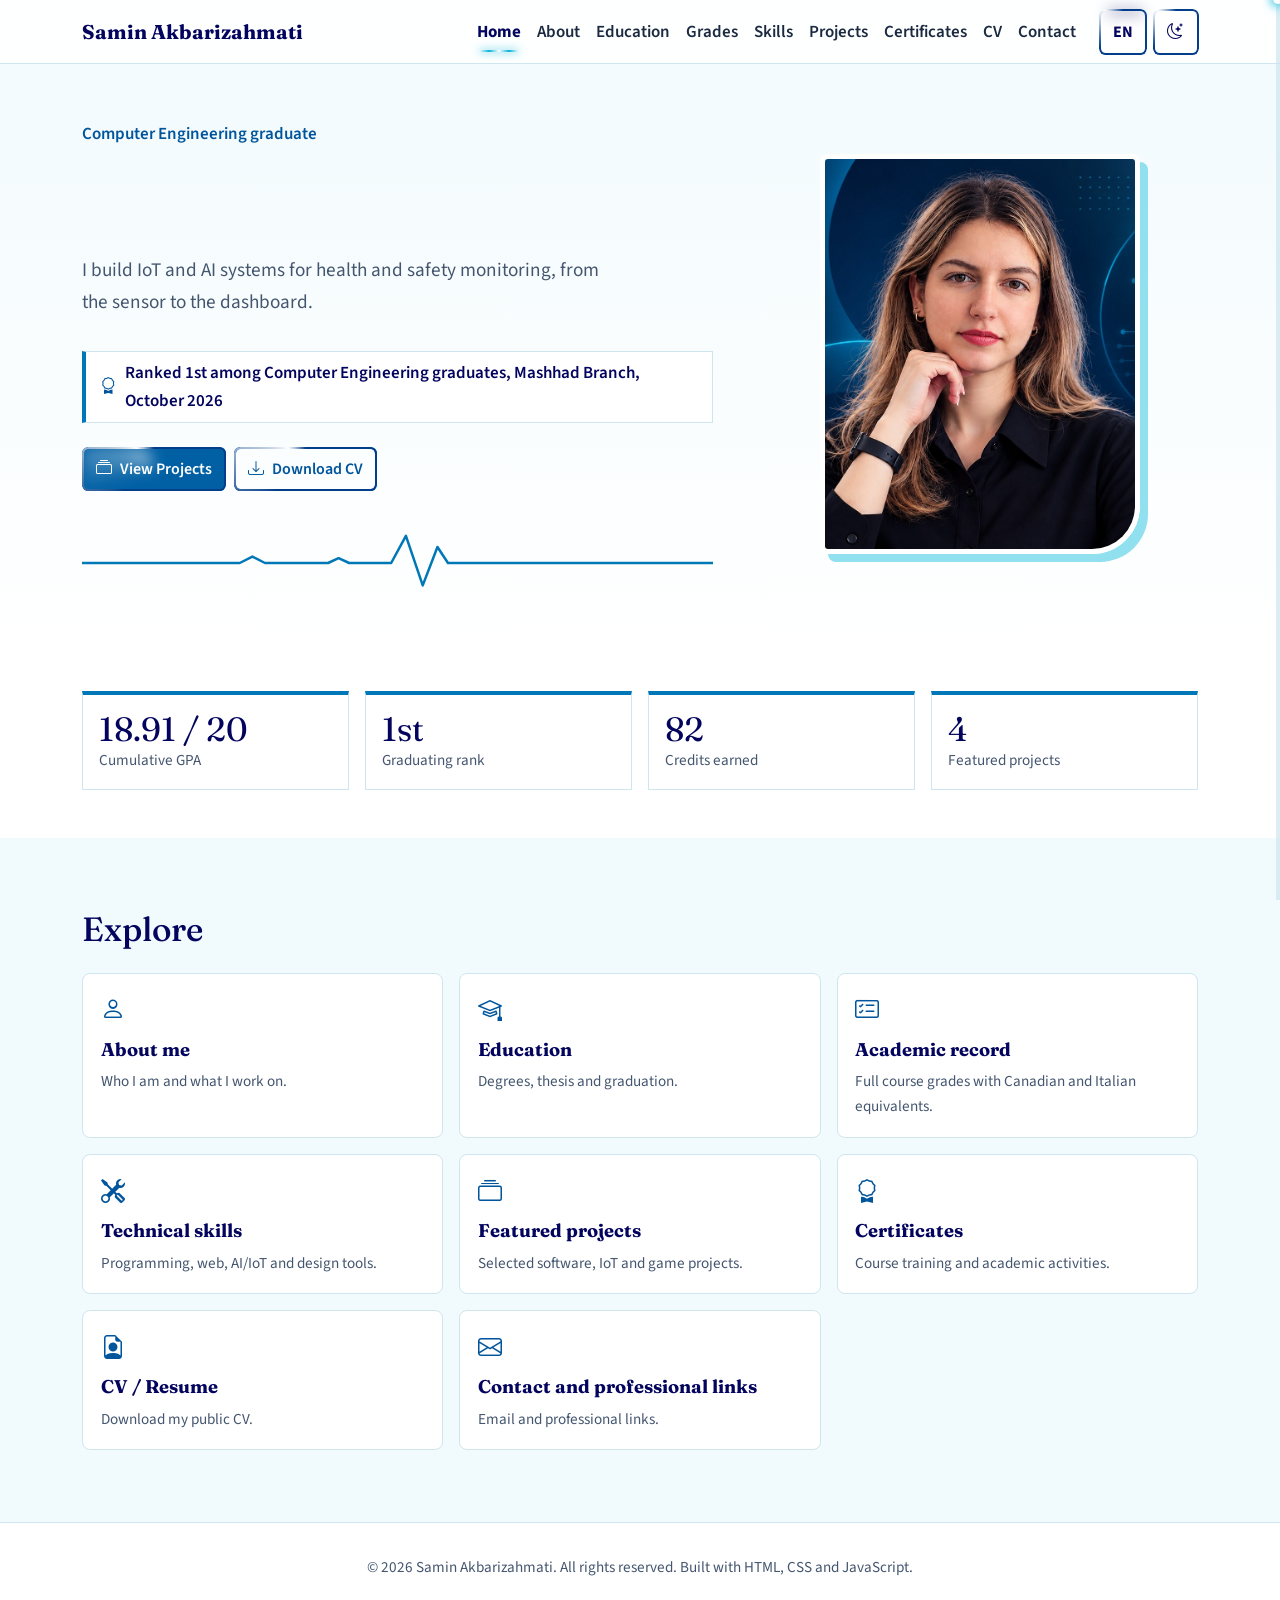
==== index.html @ 0e518de2 "Portfolio site" ====
<!DOCTYPE html>
<html lang="en">
<head>
<meta charset="utf-8">
<meta name="viewport" content="width=device-width, initial-scale=1">
<title>Samin Akbarizahmati | Computer Engineering, IoT and AI</title>
<meta name="description" content="Academic portfolio of Samin Akbarizahmati, Computer Engineering graduate working on IoT, AI and digital health.">
<link rel="canonical" href="https://SaminAkbariz.github.io/">
<meta name="theme-color" content="#03045e">
<meta property="og:type" content="website">
<meta property="og:site_name" content="Samin Akbarizahmati">
<meta property="og:title" content="Samin Akbarizahmati | Computer Engineering, IoT and AI">
<meta property="og:description" content="Academic portfolio of Samin Akbarizahmati, Computer Engineering graduate working on IoT, AI and digital health.">
<meta property="og:url" content="https://SaminAkbariz.github.io/">
<meta property="og:image" content="https://SaminAkbariz.github.io/assets/images/og-image.png">
<meta property="og:image:width" content="1200"><meta property="og:image:height" content="630">
<meta name="twitter:card" content="summary_large_image">
<script type="application/ld+json">{"@context":"https://schema.org","@type":"Person","name":"Samin Akbarizahmati","url":"https://SaminAkbariz.github.io/","jobTitle":"Computer Engineering graduate","alumniOf":"Islamic Azad University","sameAs":["https://github.com/SaminAkbariz","https://www.linkedin.com/in/saminakbarizahmati"]}</script>
<link rel="icon" href="assets/images/favicon.svg" type="image/svg+xml">
<link rel="preconnect" href="https://fonts.googleapis.com">
<link rel="preconnect" href="https://fonts.gstatic.com" crossorigin>
<link rel="preconnect" href="https://cdn.jsdelivr.net" crossorigin>
<link href="https://fonts.googleapis.com/css2?family=Fraunces:opsz,wght@9..144,600;9..144,700&family=Source+Sans+3:wght@400;600&family=Vazirmatn:wght@400;600;700&display=swap" rel="stylesheet">
<link href="https://cdn.jsdelivr.net/npm/bootstrap@5.3.3/dist/css/bootstrap.min.css" rel="stylesheet">
<link href="https://cdn.jsdelivr.net/npm/bootstrap-icons@1.11.3/font/bootstrap-icons.min.css" rel="stylesheet">
<link href="assets/css/style.css" rel="stylesheet">
<script src="assets/js/theme.js"></script>
</head>
<body data-page="home">
<div id="preloader" aria-hidden="true"><canvas id="preHeart" data-scene="preheart"></canvas><div class="pre-pct" id="prePct">0%</div><div class="pre-bar"><div class="pre-fill" id="preFill"></div></div></div>
<a class="skip-link" href="#main" data-i18n="skip">Skip to content</a>
<header id="siteHeader"></header>
<main id="main">
<section id="home" class="hero">
  <div class="container">
    <div class="row align-items-center gy-4 gx-lg-5">
      <div class="col-lg-7 order-2 order-lg-1">
        <p class="hero-role" id="heroRole"></p>
        <h1 id="heroName"></h1>
        <p class="hero-tagline" id="heroTagline"></p>
        <p class="hero-badge" id="heroBadge" hidden><i class="bi bi-award" aria-hidden="true"></i> <span id="heroBadgeText"></span></p>
        <div class="d-flex flex-wrap gap-2 mt-4">
          <a class="btn btn-accent" href="projects.html"><i class="bi bi-collection" aria-hidden="true"></i> <span data-i18n="viewProjects">View Projects</span></a>
          <a class="btn btn-outline-accent" href="assets/cv/Samin-Akbarizahmati-CV.pdf" download data-cv><i class="bi bi-download" aria-hidden="true"></i> <span data-i18n="downloadCV">Download CV</span></a>
        </div>
        <svg class="trace" viewBox="0 0 600 70" preserveAspectRatio="none" aria-hidden="true" focusable="false"><path d="M0 40h150l12-8 12 8h60l10-6 10 6h40l14-34 16 62 14-48 10 20h252" pathLength="1"/></svg>
      </div>
      <div class="col-lg-5 order-1 order-lg-2 text-center">
        <img id="heroPhoto" class="hero-photo" src="assets/images/profile.jpg" alt="" width="400" height="500">
      </div>
    </div>
  </div>
</section>
<section class="section stats-sec"><div class="container"><div class="row g-3" id="stats"></div></div></section>
<section class="section alt"><div class="container"><h2 data-i18n="h_explore">Explore</h2><div class="row g-3" id="explore"></div></div></section>
</main>
<footer class="site-footer"><div class="container"><span id="footerText">© 2026 Samin Akbarizahmati. All rights reserved.</span></div></footer>
<noscript><p class="container py-3">This site needs JavaScript to display its content.</p></noscript>
<script src="https://cdn.jsdelivr.net/npm/bootstrap@5.3.3/dist/js/bootstrap.bundle.min.js"></script>
<script src="assets/js/config.js"></script>
<script src="assets/js/i18n.js"></script>
<script src="assets/js/main.js"></script>
<script src="assets/js/scenes.js"></script>
</body>
</html>
---- assets/css/style.css ----
:root{
  --c1:#03045e;--c2:#023e8a;--c3:#0077b6;--c4:#0096c7;--c5:#00b4d8;--c6:#48cae4;--c7:#90e0ef;--c8:#ade8f4;--c9:#caf0f8;
  --accent:#0077b6;
  --bg:#fff;--bg-alt:#f1fafd;--surface:#fff;--text:#1b2a41;--muted:#44566f;--heading:var(--c1);--border:#cfe6ef;
  --link:color-mix(in srgb,var(--accent) 70%,#03045e);
  --font-head:"Fraunces",Georgia,serif;--font-body:"Source Sans 3",system-ui,-apple-system,"Segoe UI",sans-serif;
}
[data-theme="dark"]{
  --bg:#050a2e;--bg-alt:#08103f;--surface:#0b1450;--text:#dcefff;--muted:#a9c4dc;--heading:var(--c9);--border:#1d3a78;
  --link:color-mix(in srgb,var(--accent) 55%,#fff);
}
html{scroll-behavior:smooth;scroll-padding-top:72px}
body{font-family:var(--font-body);background:var(--bg);color:var(--text);font-size:1.0625rem;line-height:1.65;overflow-x:hidden}
h1,h2,h3{font-family:var(--font-head);color:var(--heading);line-height:1.15}
h2{font-size:clamp(1.6rem,4vw,2.1rem);margin-bottom:1.5rem}
a{color:var(--link)}
img{max-width:100%;height:auto}
.skip-link{position:absolute;top:0;left:0;z-index:2000;background:var(--c1);color:#fff;padding:.5rem 1rem;transform:translateY(-130%)}
.skip-link:focus{transform:none}

:focus-visible{outline:3px solid var(--c5);outline-offset:2px}

.site-nav{background:color-mix(in srgb,var(--bg) 92%,transparent);backdrop-filter:blur(8px);border-bottom:1px solid var(--border)}
.navbar-brand{font-family:var(--font-head);font-weight:700;color:var(--heading)}
.nav-link{color:var(--text);font-weight:600;padding:.6rem .6rem}
.nav-link:hover,.nav-link.active{color:var(--link)}
.navbar-toggler{border:1px solid var(--border);color:var(--heading);min-width:44px;min-height:44px}
.btn-icon{min-width:44px;min-height:44px;border:1px solid var(--border);background:var(--surface);color:var(--heading)}

.btn{min-height:44px;display:inline-flex;align-items:center;gap:.5rem;font-weight:600;border-radius:.4rem;transition:background .2s,color .2s}
.btn-accent{background:color-mix(in srgb,var(--accent) 80%,#03045e);color:#fff;border:2px solid transparent}
.btn-accent:hover{background:var(--c1);color:#fff}
[data-theme="dark"] .btn-accent{background:var(--c5);color:var(--c1)}
[data-theme="dark"] .btn-accent:hover{background:var(--c7);color:var(--c1)}
.btn-outline-accent{border:2px solid var(--link);color:var(--link);background:transparent}
.btn-outline-accent:hover{background:var(--link);color:var(--bg)}

.hero{padding:7.5rem 0 4rem;background:linear-gradient(180deg,var(--bg-alt),var(--bg))}
.hero-role{color:var(--link);font-weight:600;margin-bottom:.5rem}
.hero h1{font-size:clamp(2.2rem,8vw,4rem);font-weight:700;margin-bottom:1rem;overflow-wrap:anywhere}
.hero-tagline{font-size:1.2rem;max-width:34rem;color:var(--muted)}
.hero-photo{display:block;margin:0 auto;width:clamp(180px,52vw,320px);aspect-ratio:4/5;height:auto;object-fit:cover;object-position:center 20%;border-radius:.5rem .5rem 3rem .5rem;border:5px solid var(--surface);box-shadow:8px 8px 0 var(--c7)}
@media (max-width:991.98px){.hero-photo{width:clamp(170px,42vw,240px);border-radius:50%;aspect-ratio:1/1;box-shadow:6px 6px 0 var(--c7)}}
[data-theme="dark"] .hero-photo{display:block;margin:0 auto;width:clamp(180px,52vw,320px);aspect-ratio:4/5;height:auto;object-fit:cover;object-position:center 20%;border-radius:.5rem .5rem 3rem .5rem;border:5px solid var(--surface);box-shadow:8px 8px 0 var(--c7)}
@media (max-width:991.98px){.hero-photo{width:clamp(170px,42vw,240px);border-radius:50%;aspect-ratio:1/1;box-shadow:6px 6px 0 var(--c7)}}
.trace{display:block;width:100%;height:56px;margin-top:2.5rem}
.trace path{fill:none;stroke:var(--accent);stroke-width:2.5;stroke-linejoin:round;vector-effect:non-scaling-stroke;stroke-dasharray:1;stroke-dashoffset:0;animation:draw 2.4s ease-out 1}
@keyframes draw{from{stroke-dashoffset:1}to{stroke-dashoffset:0}}

.section{padding:4.5rem 0}
.section.alt{background:var(--bg-alt)}
.prose{max-width:42rem}
.note{color:var(--muted);font-size:.95rem}
ul.plain{list-style:none;padding:0;margin:0}
ul.plain li{padding:.25rem 0}
.interest-list{list-style:none;padding:0;display:grid;gap:.75rem;max-width:46rem}
.interest-list li{padding:.9rem 1rem;border-inline-start:4px solid var(--accent);background:var(--surface)}
.timeline{border-inline-start:3px solid var(--accent);padding-inline-start:1.5rem;max-width:46rem}
.tl-item{margin-bottom:2rem;position:relative}
.tl-item::before{content:"";position:absolute;inset-inline-start:calc(-1.5rem - 8px);top:.5rem;width:13px;height:13px;border-radius:50%;background:var(--accent);border:3px solid var(--bg-alt)}
.tl-item h3{font-size:1.3rem;margin:0}
.tl-meta{color:var(--muted);margin:0}
.tl-item ul{margin:.5rem 0 0;padding-inline-start:1.1rem}
.course{display:flex;justify-content:space-between;gap:1rem;padding:.8rem 1rem;border:1px solid var(--border);background:var(--surface);border-radius:.4rem;height:100%}
.course b{color:var(--link);white-space:nowrap}
.card-box{background:var(--surface);border:1px solid var(--border);border-radius:.5rem;padding:1.25rem;height:100%}
.card-box h3{font-size:1.15rem}
.tag{display:inline-block;margin:.2rem .25rem .2rem 0;padding:.15rem .6rem;border-radius:2rem;background:var(--c9);color:var(--c1);font-size:.9rem;font-weight:600}
[data-theme="dark"] .tag{background:var(--c2);color:var(--c9)}
.project{background:var(--surface);border:1px solid var(--border);border-radius:.5rem;overflow:hidden;height:100%;display:flex;flex-direction:column;transition:border-color .2s,transform .2s}
.project:hover{border-color:var(--accent);transform:translateY(-2px)}
.project img{width:100%;aspect-ratio:16/9;object-fit:cover}
.project .body{padding:1.25rem;display:flex;flex-direction:column;gap:.5rem;flex:1}
.project h3{font-size:1.2rem;margin:0;overflow-wrap:anywhere}
.project .muted{color:var(--muted);font-size:.95rem}
.pub-empty{padding:1.5rem;border:2px dashed var(--border);border-radius:.5rem;max-width:36rem;color:var(--muted)}
.site-footer{padding:2rem 0;border-top:1px solid var(--border);color:var(--muted);font-size:.95rem}
@media (max-width:575.98px){.hero{padding-top:6rem}.section{padding:3rem 0}.course{flex-direction:column;gap:.1rem}}
@media (prefers-reduced-motion:reduce){html{scroll-behavior:auto}*{animation:none!important;transition:none!important}}

.docs{display:flex;flex-wrap:wrap;gap:.5rem;margin-top:.75rem}
.docs .btn{min-height:40px;padding:.3rem .8rem;font-size:.95rem}
.issuer{color:var(--muted);margin:.25rem 0 .5rem;font-size:.95rem}

html[lang="fa"]{--font-head:"Vazirmatn",system-ui,sans-serif;--font-body:"Vazirmatn",system-ui,sans-serif}
html[lang="fa"] body{line-height:1.9}
html[lang="fa"] .hero h1{line-height:1.3}
.btn-icon{font-weight:700}

.grades{--bs-table-color:var(--text);--bs-table-bg:var(--surface);--bs-table-border-color:var(--border);margin:0;min-width:46rem}
.grades th{color:var(--heading);font-weight:600;white-space:nowrap}
.grades td,.grades th{text-align:start;vertical-align:middle}
.grades .term td{background:var(--bg-alt);font-weight:600;color:var(--heading)}
.grades .num{font-variant-numeric:tabular-nums;white-space:nowrap}
.gpa-num{font-family:var(--font-head);font-size:2rem;color:var(--heading);line-height:1.1}
.gpa-sub{color:var(--muted);font-size:.95rem}
.how summary{cursor:pointer;font-weight:600;color:var(--link)}
.how table{max-width:28rem}
.hero-badge{display:inline-flex;gap:.5rem;align-items:center;margin:1rem 0 0;padding:.45rem .9rem;background:var(--surface);border:1px solid var(--border);border-inline-start:4px solid var(--accent);font-weight:600;color:var(--heading)}
.hero-badge i{color:var(--link)}

.page-top{padding-top:7rem;min-height:70vh}
.page-title{font-size:clamp(1.9rem,5vw,2.6rem);margin-bottom:1.5rem}
.stat{background:var(--surface);border:1px solid var(--border);border-top:4px solid var(--accent);padding:1rem;height:100%}
.stat-num{font-family:var(--font-head);font-size:clamp(1.5rem,5vw,2.1rem);color:var(--heading);line-height:1.1}
.stat-label{color:var(--muted);font-size:.95rem}
.explore{display:flex;flex-direction:column;gap:.25rem;height:100%;padding:1.1rem;background:var(--surface);border:1px solid var(--border);border-radius:.5rem;text-decoration:none;color:var(--text);transition:border-color .2s,transform .2s}
.explore:hover{border-color:var(--accent);transform:translateY(-2px)}
.explore i{font-size:1.5rem;color:var(--link)}
.ex-t{font-family:var(--font-head);font-weight:700;font-size:1.15rem;color:var(--heading)}
.ex-d{color:var(--muted);font-size:.95rem}
.dropdown-menu{background:var(--surface);border-color:var(--border)}
.dropdown-item{color:var(--text);min-height:44px;display:flex;align-items:center}
.dropdown-item:hover,.dropdown-item:focus,.dropdown-item.active{background:var(--bg-alt);color:var(--link)}
.nav-link.dropdown-toggle.active{color:var(--link)}

/* ---- rotating white light around buttons ---- */
@property --a{syntax:"<angle>";initial-value:0deg;inherits:false}
@keyframes spin{to{--a:360deg}}
@keyframes blink{50%{opacity:0}}
.btn-accent,.btn-outline-accent,.btn-icon{position:relative;isolation:isolate;--ring:var(--c2)}
[data-theme="dark"] .btn-accent,[data-theme="dark"] .btn-outline-accent,[data-theme="dark"] .btn-icon{--ring:color-mix(in srgb,var(--c5) 55%,transparent)}
.btn-accent::before,.btn-outline-accent::before,.btn-icon::before{content:"";position:absolute;inset:-2px;border-radius:inherit;padding:2px;pointer-events:none;z-index:1;
  background:conic-gradient(from var(--a),var(--ring) 0deg,var(--ring) 235deg,#fff 320deg,var(--ring) 360deg);
  -webkit-mask:linear-gradient(#000 0 0) content-box,linear-gradient(#000 0 0);-webkit-mask-composite:xor;mask-composite:exclude;animation:spin 3s linear infinite}
.btn-accent::after,.btn-icon::after{content:"";position:absolute;inset:-1px;border-radius:inherit;z-index:-1;pointer-events:none;opacity:.6;filter:blur(7px);
  background:conic-gradient(from var(--a),transparent 0deg,transparent 250deg,rgba(255,255,255,.95) 320deg,transparent 360deg);animation:spin 3s linear infinite}
.btn:hover::before,.btn:hover::after{animation-duration:1.4s}

/* ---- typing caret ---- */
.hero h1{min-height:1.3em}
.typing::after{content:"";display:inline-block;width:.07em;height:.85em;margin-inline-start:.08em;background:var(--accent);vertical-align:-.05em;animation:blink 1s steps(1) infinite}

/* ---- scroll progress line ---- */
.scroll-line{position:fixed;top:0;bottom:0;inset-inline-end:0;width:4px;z-index:1040;background:color-mix(in srgb,var(--border) 70%,transparent);pointer-events:none}
.scroll-fill{position:relative;width:100%;height:0;background:linear-gradient(var(--c3),var(--c6));box-shadow:0 0 10px var(--c5)}
.scroll-fill::after{content:"";position:absolute;bottom:-4px;left:50%;width:10px;height:10px;transform:translateX(-50%);border-radius:50%;background:#fff;box-shadow:0 0 10px 3px var(--c6)}

/* ---- 3D heart section (dark panel in both themes so the white light stays visible) ---- */
.heart-section{padding:3rem 0}
.heart-panel{position:relative;border-radius:1rem;overflow:hidden;text-align:center;padding:2rem 1rem 1.25rem;border:1px solid var(--c2);
  background:radial-gradient(ellipse at 50% 45%,#0a1480 0%,var(--c1) 55%,#01022a 100%)}
.heart-title{color:var(--c9);margin:0 0 .5rem}
#heartCanvas{display:block;width:100%;height:clamp(340px,68vh,620px);cursor:pointer;touch-action:pan-y;border-radius:.5rem}
#heartCanvas:focus-visible{outline:3px solid var(--c5);outline-offset:-3px}
.heart-hint{color:var(--c8);margin:.5rem 0 0;font-size:.95rem}

/* ======== v3: preloader, transitions, scenes, nav, footer ======== */
/* nav: readable active link in both themes + glowing underline */
.site-nav{--bs-navbar-color:var(--text);--bs-navbar-hover-color:var(--link);--bs-navbar-active-color:var(--heading)}
[data-theme="dark"] .site-nav{--bs-navbar-color:#cfe8ff;--bs-navbar-hover-color:var(--c8);--bs-navbar-active-color:#fff}
.navbar-nav .nav-link{position:relative}
.navbar-nav .nav-link.active{font-weight:700}
.navbar-nav .nav-link.active::before{content:"";position:absolute;left:.6rem;right:.6rem;bottom:3px;height:2px;border-radius:2px;background:linear-gradient(90deg,transparent,var(--c5),#fff,var(--c5),transparent);box-shadow:0 0 8px var(--c5)}
.dropdown-item.active,.dropdown-item:active{background:var(--bg-alt);color:var(--link);font-weight:700}
.dropdown-menu .dropdown-item{cursor:pointer}

/* explore cards: rotating light on hover */
.explore{position:relative;isolation:isolate;--ring:var(--c2)}
[data-theme="dark"] .explore{--ring:color-mix(in srgb,var(--c5) 55%,transparent)}
.explore::before{content:"";position:absolute;inset:-2px;border-radius:inherit;padding:2px;pointer-events:none;z-index:1;opacity:0;transition:opacity .25s;
  background:conic-gradient(from var(--a),var(--ring) 0deg,var(--ring) 235deg,#fff 320deg,var(--ring) 360deg);
  -webkit-mask:linear-gradient(#000 0 0) content-box,linear-gradient(#000 0 0);-webkit-mask-composite:xor;mask-composite:exclude;animation:spin 3s linear infinite}
.explore::after{content:"";position:absolute;inset:-1px;border-radius:inherit;z-index:-1;pointer-events:none;opacity:0;transition:opacity .25s;filter:blur(8px);
  background:conic-gradient(from var(--a),transparent 0deg,transparent 250deg,rgba(255,255,255,.9) 320deg,transparent 360deg);animation:spin 3s linear infinite}
.explore:hover::before,.explore:focus-visible::before{opacity:1}
.explore:hover::after,.explore:focus-visible::after{opacity:.55}

/* page transitions */
#main,.site-footer{animation:pageIn .55s cubic-bezier(.2,.7,.2,1) both}
@keyframes pageIn{from{opacity:0;transform:translateY(12px)}to{opacity:1;transform:none}}
body.leaving #main,body.leaving .site-footer{opacity:0;transform:translateY(-10px);transition:opacity .12s ease,transform .12s ease}

/* preloader */
#preloader{display:none}
html.preload{overflow:hidden}
html.preload #preloader{display:flex;position:fixed;inset:0;z-index:3000;flex-direction:column;align-items:center;justify-content:center;gap:1rem;transition:opacity .6s ease;
  background:radial-gradient(ellipse at center,#0a1480 0%,var(--c1) 55%,#01022a 100%);animation:preFail .1s 12s forwards}
html.preload.pre-done #preloader{opacity:0;pointer-events:none}
@keyframes preFail{to{opacity:0;visibility:hidden}}
#preHeart{width:min(72vw,380px);height:min(62vw,330px);display:block}
.pre-pct{font-family:var(--font-head);font-size:2.2rem;color:var(--c9);font-variant-numeric:tabular-nums}
.pre-bar{width:min(72vw,380px);height:6px;background:rgba(255,255,255,.16);border-radius:6px;overflow:hidden}
.pre-fill{height:100%;width:0;background:linear-gradient(90deg,var(--c4),#fff);box-shadow:0 0 12px var(--c6);border-radius:6px}

/* 3D scenes: soft navy glow behind them so white light stays visible in both themes (no box) */
@property --glow{syntax:"<number>";inherits:false;initial-value:0}
.sc,#heartCanvas{--glow:0;display:block;width:100%;touch-action:pan-y;cursor:pointer;transition:--glow .6s ease;
  background:radial-gradient(ellipse farthest-side at center,rgba(3,4,94,calc(.96*var(--glow))) 0%,rgba(3,4,94,calc(.9*var(--glow))) 58%,rgba(3,4,94,0) 100%)}
[data-theme="dark"] .sc,[data-theme="dark"] #heartCanvas{background:radial-gradient(ellipse farthest-side at center,rgba(10,20,128,calc(.6*var(--glow))) 0%,rgba(10,20,128,calc(.3*var(--glow))) 60%,rgba(10,20,128,0) 100%)}
.sc.is-lit,#heartCanvas.is-lit{--glow:1}
.sc:focus-visible,#heartCanvas:focus-visible{outline:3px solid var(--c5);outline-offset:-3px}
.heart-section{padding:3rem 0}
.heart-title{margin-bottom:.5rem;color:var(--heading)}
#heartCanvas{height:clamp(340px,68vh,620px)}
.heart-hint{color:var(--muted);margin:.5rem 0 0;font-size:.95rem}
.split{display:grid;grid-template-columns:minmax(0,1.15fr) minmax(0,.85fr);gap:2.5rem;align-items:center}
.split.scene-left{grid-template-columns:minmax(0,.85fr) minmax(0,1.15fr)}
@media (max-width:991.98px){.split,.split.scene-left{grid-template-columns:1fr;gap:1.5rem}}
.sc-ball{height:clamp(300px,66vh,560px)}
.sc-books{height:clamp(240px,40vh,400px)}
.sc-mag{height:clamp(260px,46vh,440px)}
.sc-flower{height:clamp(320px,62vh,540px)}
.sc-aplus{height:clamp(260px,40vh,360px)}
.scene-pair{display:flex;gap:.25rem}
.sc-half{flex:1;min-width:0;height:clamp(220px,40vh,380px)}
.title-gear{display:flex;align-items:center;gap:.6rem}
.sc-gear{width:64px;height:64px;flex:none;display:block;cursor:pointer;border-radius:50%;--glow:0;transition:--glow .6s ease;
  background:radial-gradient(circle,rgba(3,4,94,calc(.96*var(--glow))) 0%,rgba(3,4,94,calc(.9*var(--glow))) 55%,rgba(3,4,94,0) 100%)}
.sc-gear.is-lit{--glow:1}
[data-theme="dark"] .sc-gear{background:radial-gradient(circle,rgba(10,20,128,calc(.6*var(--glow))) 0%,rgba(10,20,128,0) 100%)}
.skills-grid{display:grid;grid-template-columns:repeat(2,minmax(0,1fr));gap:1rem}
@media (max-width:420px){.skills-grid{grid-template-columns:1fr}}
.aplus-block{display:grid;grid-template-columns:minmax(0,1fr) minmax(0,1fr);gap:2rem;align-items:center;margin-top:3rem}
@media (max-width:767.98px){.aplus-block{grid-template-columns:1fr}}
.aplus-lines{list-style:none;margin:0;padding:0;display:grid;gap:.75rem}
.aplus-lines li{padding:.6rem 1rem;border-inline-start:3px solid var(--accent);background:var(--surface);font-size:1.05rem}
.cv-preview{margin-top:1.25rem}
.cv-pages canvas{display:block;width:100%;height:auto;margin-bottom:.75rem;border:1px solid var(--border);border-radius:.4rem;background:#fff}
.cv-preview iframe{width:100%;height:min(80vh,820px);border:1px solid var(--border);background:#fff;border-radius:.4rem}
.site-footer{text-align:center}
.lang-note{display:none}

@media (max-width:991.98px){.sc-ball{height:clamp(260px,44vh,420px)}.sc-mag,.sc-books,.sc-flower{height:clamp(240px,38vh,380px)}#heartCanvas{height:clamp(300px,56vh,460px)}}

.h6,.h5,.h4{color:var(--heading)}
.navbar-nav .nav-link,.dropdown-item{white-space:nowrap}

/* ======== v4 ======== */
.stats-sec{padding:2.5rem 0 3rem}
/* About: thin gradient line before the text */
.about-text{position:relative;padding-inline-start:1.5rem}
.about-text::before{content:"";position:absolute;top:.35rem;bottom:.35rem;inset-inline-start:0;width:2px;border-radius:2px;background:linear-gradient(180deg,var(--c5),var(--c3) 55%,transparent);box-shadow:0 0 8px color-mix(in srgb,var(--c5) 45%,transparent)}
/* Skills / Training scenes */
.sc-wrench{height:clamp(300px,52vh,480px)}
.sc-certs{height:clamp(260px,44vh,420px)}
.sticky-col{position:sticky;top:6rem;align-self:start}
@media (max-width:991.98px){.sticky-col{position:static;order:-1}.sc-wrench{height:clamp(240px,40vh,360px)}.sc-certs{height:clamp(220px,34vh,320px)}}
/* Education: honors */
.honor{display:flex;gap:.9rem;align-items:flex-start;padding:1rem;background:var(--surface);border:1px solid var(--border);border-inline-start:3px solid var(--accent);border-radius:.4rem;max-width:46rem}
.honor i{font-size:1.4rem;color:var(--link)}
.honor .muted{color:var(--muted);font-size:.95rem}
/* Contact cards */
.contact-grid{display:grid;grid-template-columns:minmax(0,1fr);gap:.9rem;margin-top:1.25rem;max-width:36rem}
.contact-card{position:relative;display:flex;flex-wrap:wrap;align-items:center;gap:.7rem;padding:1rem;background:var(--surface);border:1px solid var(--border);border-radius:.5rem;transition:transform .25s,border-color .25s,box-shadow .25s}
.contact-card:hover,.contact-card:focus-within{transform:translateY(-3px);border-color:var(--accent);box-shadow:0 8px 22px color-mix(in srgb,var(--c5) 22%,transparent)}
.cc-icon{font-size:1.5rem;color:var(--link);flex:none}
.cc-body{min-width:0;flex:1 1 10rem}
.cc-label{font-size:.85rem;color:var(--muted)}
.cc-value{display:block;font-weight:600;overflow-wrap:break-word;text-decoration:none;color:var(--heading)}
.cc-value:hover{color:var(--link);text-decoration:underline}
.cc-copy{min-height:36px;border:1px solid var(--border);background:transparent;color:var(--link);border-radius:.35rem;padding:.2rem .6rem;font-size:.9rem;cursor:pointer;transition:background .2s,color .2s}
.cc-copy:hover{background:var(--bg-alt)}
.cc-copy.is-ok{color:#0a7a4b;border-color:#0a7a4b}
[data-theme="dark"] .cc-copy.is-ok{color:#7ff0b5;border-color:#7ff0b5}
.cc-loc{grid-column:1/-1;margin:.25rem 0 0}
/* Certificates */
.cert-cat{margin-top:2rem}
.cert-card{height:100%;display:flex;flex-direction:column;background:var(--surface);border:1px solid var(--border);border-radius:.5rem;overflow:hidden;transition:transform .25s,border-color .25s}
.cert-card:hover{transform:translateY(-3px);border-color:var(--accent)}
.cert-thumb{width:100%;aspect-ratio:4/3;object-fit:cover;object-position:top center;background:var(--bg-alt);border-bottom:1px solid var(--border)}
.cert-body{padding:1rem 1.1rem;display:flex;flex-direction:column;gap:.35rem;flex:1}
.cert-body h3{font-size:1.15rem;margin:0}
.cert-meta{color:var(--muted);font-size:.95rem}.cert-meta>span:first-child{font-weight:600;color:var(--text)}
.cert-topics{margin-top:.2rem}
.cert-dialog{border:0;padding:0;background:transparent;max-width:min(92vw,980px);width:92vw;color:#fff;overflow:visible}
.cert-dialog::backdrop{background:rgba(1,2,42,.86);backdrop-filter:blur(3px)}
.cert-dialog img{display:block;width:100%;max-height:82vh;object-fit:contain;background:#fff;border-radius:.4rem}
.cert-dialog p{margin:.6rem 0 0;text-align:center}
.cert-close{position:absolute;top:-2.6rem;inset-inline-end:0;width:44px;height:44px;border-radius:50%;border:1px solid rgba(255,255,255,.5);background:transparent;color:#fff;font-size:1.6rem;line-height:1;cursor:pointer}
.cert-close:hover{background:rgba(255,255,255,.15)}
.contact-card::before{display:none}

.sc-mail{height:clamp(240px,44vh,400px)}
@media (max-width:991.98px){.sc-mail{height:clamp(200px,32vh,300px)}}

.honor .docs{margin-top:.6rem}
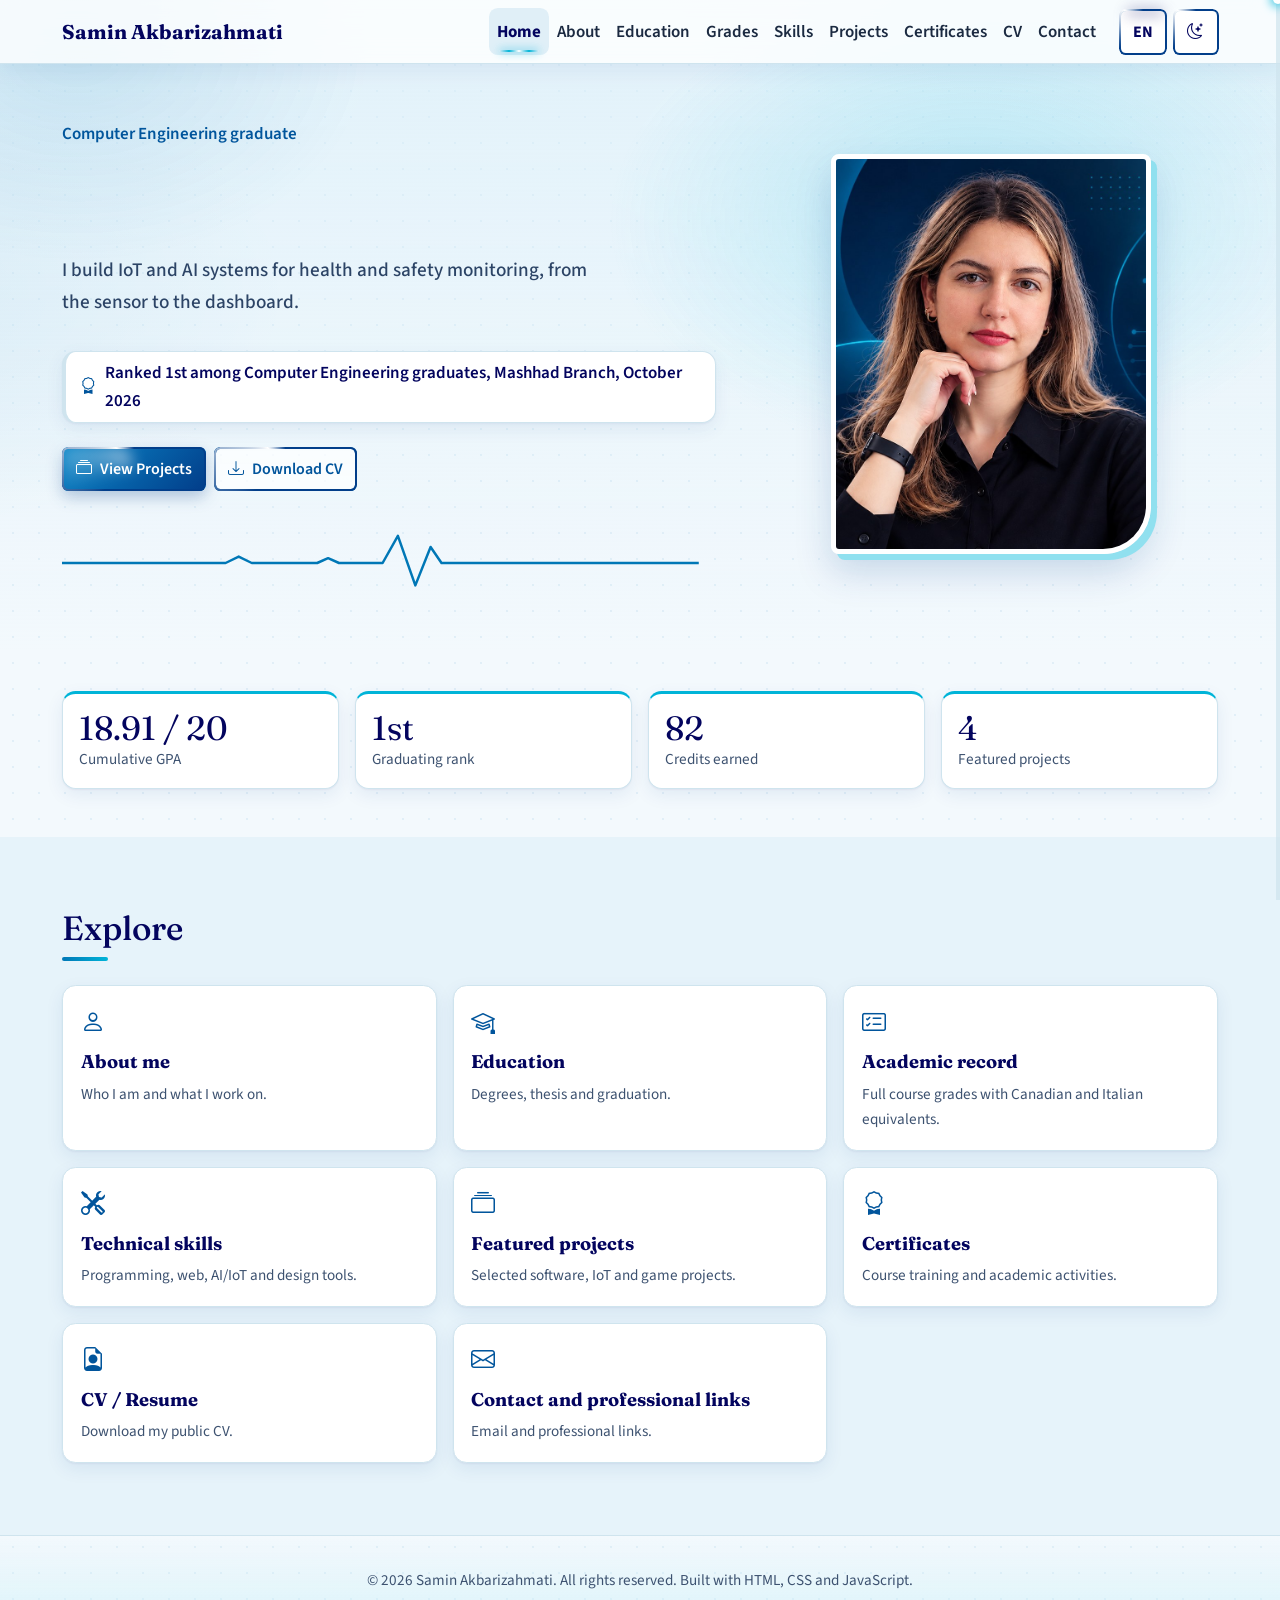
==== commit 8f8ace3f: "Fix colors on dark/power-saving phones, light-theme 3D scenes" ====
--- a/index.html
+++ b/index.html
@@ -6,7 +6,11 @@
 <title>Samin Akbarizahmati | Computer Engineering, IoT and AI</title>
 <meta name="description" content="Academic portfolio of Samin Akbarizahmati, Computer Engineering graduate working on IoT, AI and digital health.">
 <link rel="canonical" href="https://SaminAkbariz.github.io/">
-<meta name="theme-color" content="#03045e">
+<meta name="color-scheme" content="light dark">
+<meta name="supported-color-schemes" content="light dark">
+<meta name="darkreader-lock">
+<meta name="theme-color" content="#f3f9fd" media="(prefers-color-scheme: light)">
+<meta name="theme-color" content="#050a2e" media="(prefers-color-scheme: dark)">
 <meta property="og:type" content="website">
 <meta property="og:site_name" content="Samin Akbarizahmati">
 <meta property="og:title" content="Samin Akbarizahmati | Computer Engineering, IoT and AI">
@@ -35,9 +39,9 @@
   <div class="container">
     <div class="row align-items-center gy-4 gx-lg-5">
       <div class="col-lg-7 order-2 order-lg-1">
-        <p class="hero-role" id="heroRole"></p>
+        <p class="hero-role" id="heroRole">Computer Engineering graduate</p>
         <h1 id="heroName"></h1>
-        <p class="hero-tagline" id="heroTagline"></p>
+        <p class="hero-tagline" id="heroTagline">Eager to continue my path toward a master’s degree.</p>
         <p class="hero-badge" id="heroBadge" hidden><i class="bi bi-award" aria-hidden="true"></i> <span id="heroBadgeText"></span></p>
         <div class="d-flex flex-wrap gap-2 mt-4">
           <a class="btn btn-accent" href="projects.html"><i class="bi bi-collection" aria-hidden="true"></i> <span data-i18n="viewProjects">View Projects</span></a>
--- a/assets/css/style.css
+++ b/assets/css/style.css
@@ -2,12 +2,12 @@
   --c1:#03045e;--c2:#023e8a;--c3:#0077b6;--c4:#0096c7;--c5:#00b4d8;--c6:#48cae4;--c7:#90e0ef;--c8:#ade8f4;--c9:#caf0f8;
   --accent:#0077b6;
   --bg:#fff;--bg-alt:#f1fafd;--surface:#fff;--text:#1b2a41;--muted:#44566f;--heading:var(--c1);--border:#cfe6ef;
-  --link:color-mix(in srgb,var(--accent) 70%,#03045e);
+  --link:#01559c;--btn-bg:#0160a4;--glass:rgba(255,255,255,.92);--glass-pager:rgba(255,255,255,.88);--border-70:rgba(207,230,239,.7);--border-55:rgba(207,230,239,.55);--ring-soft:rgba(0,180,216,.55);color-scheme:light dark;
   --font-head:"Fraunces",Georgia,serif;--font-body:"Source Sans 3",system-ui,-apple-system,"Segoe UI",sans-serif;
 }
 [data-theme="dark"]{
   --bg:#050a2e;--bg-alt:#08103f;--surface:#0b1450;--text:#dcefff;--muted:#a9c4dc;--heading:var(--c9);--border:#1d3a78;
-  --link:color-mix(in srgb,var(--accent) 55%,#fff);
+  --link:#73b4d7;--glass:rgba(5,10,46,.92);--glass-pager:rgba(11,20,80,.88);--border-70:rgba(29,58,120,.7);--border-55:rgba(29,58,120,.55);color-scheme:dark;
 }
 html{scroll-behavior:smooth;scroll-padding-top:72px}
 body{font-family:var(--font-body);background:var(--bg);color:var(--text);font-size:1.0625rem;line-height:1.65;overflow-x:hidden}
@@ -20,7 +20,7 @@
 
 :focus-visible{outline:3px solid var(--c5);outline-offset:2px}
 
-.site-nav{background:color-mix(in srgb,var(--bg) 92%,transparent);backdrop-filter:blur(8px);border-bottom:1px solid var(--border)}
+.site-nav{background:var(--glass);backdrop-filter:blur(8px);border-bottom:1px solid var(--border)}
 .navbar-brand{font-family:var(--font-head);font-weight:700;color:var(--heading)}
 .nav-link{color:var(--text);font-weight:600;padding:.6rem .6rem}
 .nav-link:hover,.nav-link.active{color:var(--link)}
@@ -28,7 +28,7 @@
 .btn-icon{min-width:44px;min-height:44px;border:1px solid var(--border);background:var(--surface);color:var(--heading)}
 
 .btn{min-height:44px;display:inline-flex;align-items:center;gap:.5rem;font-weight:600;border-radius:.4rem;transition:background .2s,color .2s}
-.btn-accent{background:color-mix(in srgb,var(--accent) 80%,#03045e);color:#fff;border:2px solid transparent}
+.btn-accent{background:var(--btn-bg);color:#fff;border:2px solid transparent}
 .btn-accent:hover{background:var(--c1);color:#fff}
 [data-theme="dark"] .btn-accent{background:var(--c5);color:var(--c1)}
 [data-theme="dark"] .btn-accent:hover{background:var(--c7);color:var(--c1)}
@@ -119,7 +119,7 @@
 @keyframes spin{to{--a:360deg}}
 @keyframes blink{50%{opacity:0}}
 .btn-accent,.btn-outline-accent,.btn-icon{position:relative;isolation:isolate;--ring:var(--c2)}
-[data-theme="dark"] .btn-accent,[data-theme="dark"] .btn-outline-accent,[data-theme="dark"] .btn-icon{--ring:color-mix(in srgb,var(--c5) 55%,transparent)}
+[data-theme="dark"] .btn-accent,[data-theme="dark"] .btn-outline-accent,[data-theme="dark"] .btn-icon{--ring:var(--ring-soft)}
 .btn-accent::before,.btn-outline-accent::before,.btn-icon::before{content:"";position:absolute;inset:-2px;border-radius:inherit;padding:2px;pointer-events:none;z-index:1;
   background:conic-gradient(from var(--a),var(--ring) 0deg,var(--ring) 235deg,#fff 320deg,var(--ring) 360deg);
   -webkit-mask:linear-gradient(#000 0 0) content-box,linear-gradient(#000 0 0);-webkit-mask-composite:xor;mask-composite:exclude;animation:spin 3s linear infinite}
@@ -132,7 +132,7 @@
 .typing::after{content:"";display:inline-block;width:.07em;height:.85em;margin-inline-start:.08em;background:var(--accent);vertical-align:-.05em;animation:blink 1s steps(1) infinite}
 
 /* ---- scroll progress line ---- */
-.scroll-line{position:fixed;top:0;bottom:0;inset-inline-end:0;width:4px;z-index:1040;background:color-mix(in srgb,var(--border) 70%,transparent);pointer-events:none}
+.scroll-line{position:fixed;top:0;bottom:0;inset-inline-end:0;width:4px;z-index:1040;background:var(--border-70);pointer-events:none}
 .scroll-fill{position:relative;width:100%;height:0;background:linear-gradient(var(--c3),var(--c6));box-shadow:0 0 10px var(--c5)}
 .scroll-fill::after{content:"";position:absolute;bottom:-4px;left:50%;width:10px;height:10px;transform:translateX(-50%);border-radius:50%;background:#fff;box-shadow:0 0 10px 3px var(--c6)}
 
@@ -157,7 +157,7 @@
 
 /* explore cards: rotating light on hover */
 .explore{position:relative;isolation:isolate;--ring:var(--c2)}
-[data-theme="dark"] .explore{--ring:color-mix(in srgb,var(--c5) 55%,transparent)}
+[data-theme="dark"] .explore{--ring:var(--ring-soft)}
 .explore::before{content:"";position:absolute;inset:-2px;border-radius:inherit;padding:2px;pointer-events:none;z-index:1;opacity:0;transition:opacity .25s;
   background:conic-gradient(from var(--a),var(--ring) 0deg,var(--ring) 235deg,#fff 320deg,var(--ring) 360deg);
   -webkit-mask:linear-gradient(#000 0 0) content-box,linear-gradient(#000 0 0);-webkit-mask-composite:xor;mask-composite:exclude;animation:spin 3s linear infinite}
@@ -230,7 +230,7 @@
 .stats-sec{padding:2.5rem 0 3rem}
 /* About: thin gradient line before the text */
 .about-text{position:relative;padding-inline-start:1.5rem}
-.about-text::before{content:"";position:absolute;top:.35rem;bottom:.35rem;inset-inline-start:0;width:2px;border-radius:2px;background:linear-gradient(180deg,var(--c5),var(--c3) 55%,transparent);box-shadow:0 0 8px color-mix(in srgb,var(--c5) 45%,transparent)}
+.about-text::before{content:"";position:absolute;top:.35rem;bottom:.35rem;inset-inline-start:0;width:2px;border-radius:2px;background:linear-gradient(180deg,var(--c5),var(--c3) 55%,transparent);box-shadow:0 0 8px rgba(0,180,216,.45)}
 /* Skills / Training scenes */
 .sc-wrench{height:clamp(300px,52vh,480px)}
 .sc-certs{height:clamp(260px,44vh,420px)}
@@ -243,7 +243,7 @@
 /* Contact cards */
 .contact-grid{display:grid;grid-template-columns:minmax(0,1fr);gap:.9rem;margin-top:1.25rem;max-width:36rem}
 .contact-card{position:relative;display:flex;flex-wrap:wrap;align-items:center;gap:.7rem;padding:1rem;background:var(--surface);border:1px solid var(--border);border-radius:.5rem;transition:transform .25s,border-color .25s,box-shadow .25s}
-.contact-card:hover,.contact-card:focus-within{transform:translateY(-3px);border-color:var(--accent);box-shadow:0 8px 22px color-mix(in srgb,var(--c5) 22%,transparent)}
+.contact-card:hover,.contact-card:focus-within{transform:translateY(-3px);border-color:var(--accent);box-shadow:0 8px 22px rgba(0,180,216,.22)}
 .cc-icon{font-size:1.5rem;color:var(--link);flex:none}
 .cc-body{min-width:0;flex:1 1 10rem}
 .cc-label{font-size:.85rem;color:var(--muted)}
@@ -275,3 +275,175 @@
 @media (max-width:991.98px){.sc-mail{height:clamp(200px,32vh,300px)}}
 
 .honor .docs{margin-top:.6rem}
+
+/* ======== v5: phone layout, swipe pager, calmer motion ======== */
+html{-webkit-text-size-adjust:100%}
+body{-webkit-tap-highlight-color:transparent;overscroll-behavior-x:none}
+
+/* direction-aware page slide (set by main.js when swiping / using the pager) */
+html.slide-in #main,html.slide-in .site-footer{animation:slideIn .4s cubic-bezier(.2,.7,.2,1) both}
+@keyframes slideIn{from{opacity:0;transform:translateX(var(--sx,0))}to{opacity:1;transform:none}}
+body.sliding.leaving #main,body.sliding.leaving .site-footer{opacity:0;transform:translateX(var(--ex,0));transition:opacity .13s ease,transform .13s ease}
+
+/* bottom pager (phones/tablets only) */
+.pager,.swipe-hint{display:none}
+html[dir="rtl"] .pager-btn i{transform:scaleX(-1)}
+@media (max-width:991.98px){
+  body{padding-bottom:calc(4.75rem + env(safe-area-inset-bottom,0px))}
+  .pager{display:flex;align-items:center;gap:.35rem;position:fixed;left:50%;transform:translateX(-50%);bottom:calc(.75rem + env(safe-area-inset-bottom,0px));z-index:1030;padding:.3rem;border-radius:2rem;
+    background:var(--glass-pager);-webkit-backdrop-filter:blur(10px);backdrop-filter:blur(10px);border:1px solid var(--border);box-shadow:0 6px 20px rgba(3,4,94,.18)}
+  html.preload .pager{display:none}
+  .pager-btn{width:42px;height:42px;display:grid;place-items:center;border-radius:50%;color:var(--heading);text-decoration:none;font-size:1.1rem}
+  a.pager-btn:active{background:var(--bg-alt)}
+  .pager-btn.is-off{opacity:.28}
+  .pager-mid{display:flex;flex-direction:column;align-items:center;gap:.3rem;min-width:7.5rem;max-width:46vw}
+  .pager-label{font-size:.82rem;font-weight:700;color:var(--heading);line-height:1;white-space:nowrap}
+  .pager-dots{display:flex;gap:4px;align-items:center}
+  .pager-dots i{width:5px;height:5px;border-radius:50%;background:var(--border);transition:width .25s,background .25s}
+  .pager-dots i.on{width:16px;border-radius:3px;background:var(--accent)}
+  .swipe-hint{display:block;position:fixed;left:50%;bottom:calc(5rem + env(safe-area-inset-bottom,0px));transform:translate(-50%,8px);opacity:0;z-index:1030;max-width:88vw;text-align:center;
+    background:var(--c1);color:#fff;padding:.5rem 1rem;border-radius:1.4rem;font-size:.9rem;pointer-events:none;transition:opacity .3s,transform .3s}
+  .swipe-hint.show{opacity:1;transform:translate(-50%,0)}
+}
+
+/* calmer motion on touch screens: the endless rotating light + blur on every button is costly */
+@media (hover:none),(max-width:991.98px){
+  .btn::before,.btn::after,.btn-icon::before,.btn-icon::after,.explore::before,.explore::after{animation:none!important}
+  .btn::after,.btn-icon::after,.explore::after{display:none}
+  .cert-card:hover,.project:hover,.explore:hover,.contact-card:hover{transform:none}
+  .cert-card:active,.project:active,.explore:active{transform:scale(.985)}
+}
+
+/* ---- navigation sheet below 1200px ---- */
+@media (max-width:1199.98px){
+  .site-nav .navbar-collapse{margin-top:.5rem;padding:.25rem 0 .6rem;border-top:1px solid var(--border);max-height:calc(100vh - 72px);max-height:calc(100dvh - 72px);overflow-y:auto;overscroll-behavior:contain}
+  .navbar-nav .nav-link{display:flex;align-items:center;min-height:48px;padding:.5rem .25rem;font-size:1.05rem;border-bottom:1px solid var(--border-55)}
+  .navbar-nav .nav-link.active{color:var(--link);border-inline-start:3px solid var(--c5);padding-inline-start:.75rem;border-bottom-color:var(--border-55)}
+  .navbar-nav .nav-link.active::before{display:none}
+  .navbar-nav li.d-flex{padding-top:.9rem}
+}
+
+/* ---- phones and small tablets ---- */
+@media (max-width:991.98px){
+  .hero{padding:6rem 0 2.5rem}
+  .hero .col-lg-7{text-align:center}
+  .hero-tagline{margin-inline:auto}
+  .hero .d-flex.flex-wrap{justify-content:center}
+  .hero-badge{text-align:start;margin-inline:auto}
+  .trace{margin-top:1.75rem;height:44px}
+  .section.page-top{padding-top:6.25rem;min-height:0}
+  .page-title{margin-bottom:1rem}
+  .section{padding:3rem 0}
+  .split,.split.scene-left{gap:1.25rem}
+  .split.scene-left>.scene-col{order:2}
+  .sc-ball{height:clamp(220px,32vh,320px)}
+  .sc-mag,.sc-books,.sc-flower,.sc-wrench,.sc-certs,.sc-mail,.sc-aplus{height:clamp(200px,30vh,300px)}
+  .sc-half{height:clamp(170px,28vh,260px)}
+  #heartCanvas{height:clamp(280px,46vh,400px)}
+  .heart-section{padding:2rem 0}
+  .about-text{padding-inline-start:1.1rem}
+  .prose{max-width:none}
+  .cert-dialog{width:96vw;max-width:96vw}
+  .cert-dialog img{max-height:78vh;touch-action:pinch-zoom}
+}
+@media (max-width:575.98px){
+  .container{--bs-gutter-x:2.2rem}
+  body{font-size:1rem}
+  h2{margin-bottom:1.1rem}
+  .stats-sec{padding:1.5rem 0 2rem}
+  .tl-item{margin-bottom:1.5rem}
+  .tl-item h3{font-size:1.15rem}
+  .card-box,.cert-body{padding:1rem}
+  .docs .btn{flex:1 1 auto;justify-content:center}
+  .honor{padding:.85rem}
+  .contact-card{padding:.9rem}
+}
+
+/* ---- transcript: one card per course on phones (no sideways scrolling) ---- */
+@media (max-width:767.98px){
+  .table-responsive:has(#gradeTable){overflow:visible}
+  #gradeTable{min-width:0;display:block}
+  #gradeTable thead{display:none}
+  #gradeTable tbody{display:grid;gap:.7rem}
+  #gradeTable tr{display:grid;grid-template-columns:repeat(2,minmax(0,1fr));gap:.4rem .9rem;padding:.85rem 1rem;border:1px solid var(--border);border-radius:.5rem;background:var(--surface)}
+  #gradeTable tr.term{display:block;padding:.6rem 1rem;background:var(--bg-alt);border-color:transparent}
+  #gradeTable td{display:flex;flex-direction:column;gap:.1rem;border:0;padding:0;background:none;box-shadow:none;min-width:0;font-weight:600}
+  #gradeTable td[data-l]::before{content:attr(data-l);font-size:.76rem;font-weight:600;color:var(--muted)}
+  #gradeTable td.gname{grid-column:1/-1;font-size:1.05rem;font-weight:700;color:var(--heading)}
+  #gradeTable tr.term td{display:block;font-weight:700}
+  html[dir="rtl"] #gradeTable td[data-l]{align-items:flex-end;text-align:right}
+}
+@media (max-width:575.98px){.gpa-num{font-size:1.5rem;white-space:nowrap}}
+
+/* ======== v6: light theme polish (dark theme untouched) ======== */
+[data-theme="light"]{
+  --bg:#f3f9fd;--bg-alt:#e6f3fa;--surface:#fff;--border:#cfe4ee;--muted:#3d5270;--border-70:rgba(207,228,238,.7);--border-55:rgba(207,228,238,.55);
+  --shadow-sm:0 1px 2px rgba(3,4,94,.05),0 6px 18px rgba(2,62,138,.08);
+  --shadow-md:0 2px 4px rgba(3,4,94,.06),0 14px 32px rgba(2,62,138,.14);
+}
+[data-theme="light"] body{
+  background:radial-gradient(900px 460px at 92% -6%,rgba(72,202,228,.22),transparent 62%),
+             radial-gradient(760px 420px at -12% 18%,rgba(0,119,182,.10),transparent 58%),var(--bg);
+}
+[data-theme="light"] .site-nav{background:rgba(255,255,255,.8);-webkit-backdrop-filter:blur(12px);backdrop-filter:blur(12px);box-shadow:0 6px 22px rgba(2,62,138,.07)}
+[data-theme="light"] .hero{background:linear-gradient(180deg,rgba(214,237,248,.65),rgba(243,249,253,0))}
+[data-theme="light"] .card-box,[data-theme="light"] .cert-card,[data-theme="light"] .project,[data-theme="light"] .contact-card,
+[data-theme="light"] .stat,[data-theme="light"] .course,[data-theme="light"] .honor,[data-theme="light"] .explore,[data-theme="light"] .hero-badge,[data-theme="light"] #gradeTable tr{
+  background:var(--surface);border-color:var(--border);box-shadow:var(--shadow-sm)}
+[data-theme="light"] .cert-card:hover,[data-theme="light"] .project:hover,[data-theme="light"] .explore:hover,[data-theme="light"] .contact-card:hover{box-shadow:var(--shadow-md)}
+[data-theme="light"] h1.page-title::after,[data-theme="light"] h2:not(.h4):not(.h5)::after{content:"";display:block;width:46px;height:4px;border-radius:3px;margin-top:.6rem;background:linear-gradient(90deg,var(--c3),var(--c5))}
+[data-theme="light"] h1.title-gear::after,[data-theme="light"] h1[class*="title-"]::after{display:none}
+[data-theme="light"] .btn-accent{background:linear-gradient(135deg,#0a86c8,#023e8a);box-shadow:0 6px 16px rgba(2,62,138,.28)}
+[data-theme="light"] .btn-accent:hover{background:linear-gradient(135deg,#023e8a,#03045e)}
+[data-theme="light"] .btn-outline-accent{background:rgba(255,255,255,.7)}
+[data-theme="light"] .tag{background:linear-gradient(180deg,#d9f3fb,#c3ecf8);color:var(--c1);box-shadow:inset 0 0 0 1px rgba(0,119,182,.14)}
+[data-theme="light"] .hero-photo{box-shadow:6px 6px 0 var(--c7),0 18px 36px rgba(2,62,138,.18)}
+[data-theme="light"] .about-text{background:rgba(255,255,255,.72);border-radius:.6rem;padding-block:1rem;box-shadow:var(--shadow-sm)}
+[data-theme="light"] .pager{background:rgba(255,255,255,.9);box-shadow:0 8px 24px rgba(2,62,138,.2)}
+[data-theme="light"] ::selection{background:var(--c7);color:var(--c1)}
+@media (max-width:991.98px){[data-theme="light"] .about-text{padding-inline:1.1rem}}
+/* keep the round phone photo in dark mode too (an older rule forced the tall frame there) */
+@media (max-width:991.98px){[data-theme="dark"] .hero-photo{width:clamp(170px,42vw,240px);border-radius:50%;aspect-ratio:1/1;box-shadow:6px 6px 0 var(--c7)}}
+
+/* ======== v7: light theme, desktop refinement ======== */
+.edu-docs .cert-card{height:100%}
+[data-theme="light"] .card-box,[data-theme="light"] .cert-card,[data-theme="light"] .project,[data-theme="light"] .contact-card,
+[data-theme="light"] .stat,[data-theme="light"] .course,[data-theme="light"] .honor,[data-theme="light"] .explore,[data-theme="light"] .hero-badge{border-radius:.85rem}
+[data-theme="light"] .hero-badge{border-inline-start-width:4px}
+[data-theme="light"] .stat{border-top:3px solid var(--c5)}
+[data-theme="light"] .honor{border-inline-start:4px solid var(--c5)}
+[data-theme="light"] body{
+  background:radial-gradient(900px 460px at 92% -6%,rgba(72,202,228,.22),transparent 62%),
+             radial-gradient(760px 420px at -12% 18%,rgba(0,119,182,.10),transparent 58%),
+             radial-gradient(rgba(0,119,182,.075) 1px,transparent 1.3px) 0 0/26px 26px,var(--bg)}
+[data-theme="light"] .hero{
+  background:radial-gradient(520px 340px at 76% 34%,rgba(72,202,228,.30),transparent 70%),
+             radial-gradient(420px 300px at 6% 8%,rgba(0,119,182,.13),transparent 70%),
+             linear-gradient(180deg,rgba(214,237,248,.62),rgba(243,249,253,0))}
+[data-theme="light"] .hero h1{letter-spacing:-.01em}
+[data-theme="light"] .hero-tagline{color:#2c4466;font-weight:500}
+[data-theme="light"] .site-footer{background:linear-gradient(180deg,rgba(243,249,253,0),rgba(202,240,248,.55));border-top:1px solid var(--border);color:var(--muted)}
+[data-theme="light"] .timeline .tl-item h3,[data-theme="light"] .timeline h3{color:var(--c2)}
+[data-theme="light"] a:not(.btn):not(.nav-link):not(.navbar-brand):not(.pager-btn):hover{color:var(--c2)}
+@media (min-width:1200px){
+  [data-theme="light"] .navbar-nav .nav-link{border-radius:.55rem;transition:background .2s,color .2s}
+  [data-theme="light"] .navbar-nav .nav-link:hover{background:rgba(0,119,182,.07)}
+  [data-theme="light"] .navbar-nav .nav-link.active{background:rgba(0,119,182,.10)}
+  [data-theme="light"] .container{max-width:1180px}
+}
+@media (min-width:992px){
+  [data-theme="light"] .cert-card:hover,[data-theme="light"] .project:hover,[data-theme="light"] .explore:hover{transform:translateY(-3px)}
+}
+/* ======== v8: scenes on light pages ======== */
+[data-theme="light"] .sc,[data-theme="light"] #heartCanvas{background:radial-gradient(ellipse farthest-side at center,rgba(0,150,199,calc(.13*var(--glow))) 0%,rgba(0,150,199,calc(.06*var(--glow))) 60%,rgba(0,150,199,0) 100%)}
+[data-theme="light"] .heart-panel #heartCanvas{background:none}
+[data-theme="light"] .sc-gear{background:radial-gradient(circle,rgba(0,150,199,calc(.18*var(--glow))) 0%,rgba(0,150,199,0) 100%)}
+
+/* light pages: every 3D scene sits in the same soft stage with one common height */
+[data-theme="light"] .scene-col{display:grid;place-items:center;padding:.6rem;border-radius:1.25rem;border:1px solid var(--border);
+  background:radial-gradient(ellipse at 50% 38%,#fff 0%,#eaf6fb 60%,#d9eef7 100%);box-shadow:var(--shadow-sm)}
+[data-theme="light"] .scene-col .sc{height:clamp(280px,48vh,440px);max-height:440px}
+@media (max-width:991.98px){
+  [data-theme="light"] .scene-col{padding:.4rem;border-radius:1rem}
+  [data-theme="light"] .scene-col .sc{height:clamp(210px,32vh,300px)}
+}
